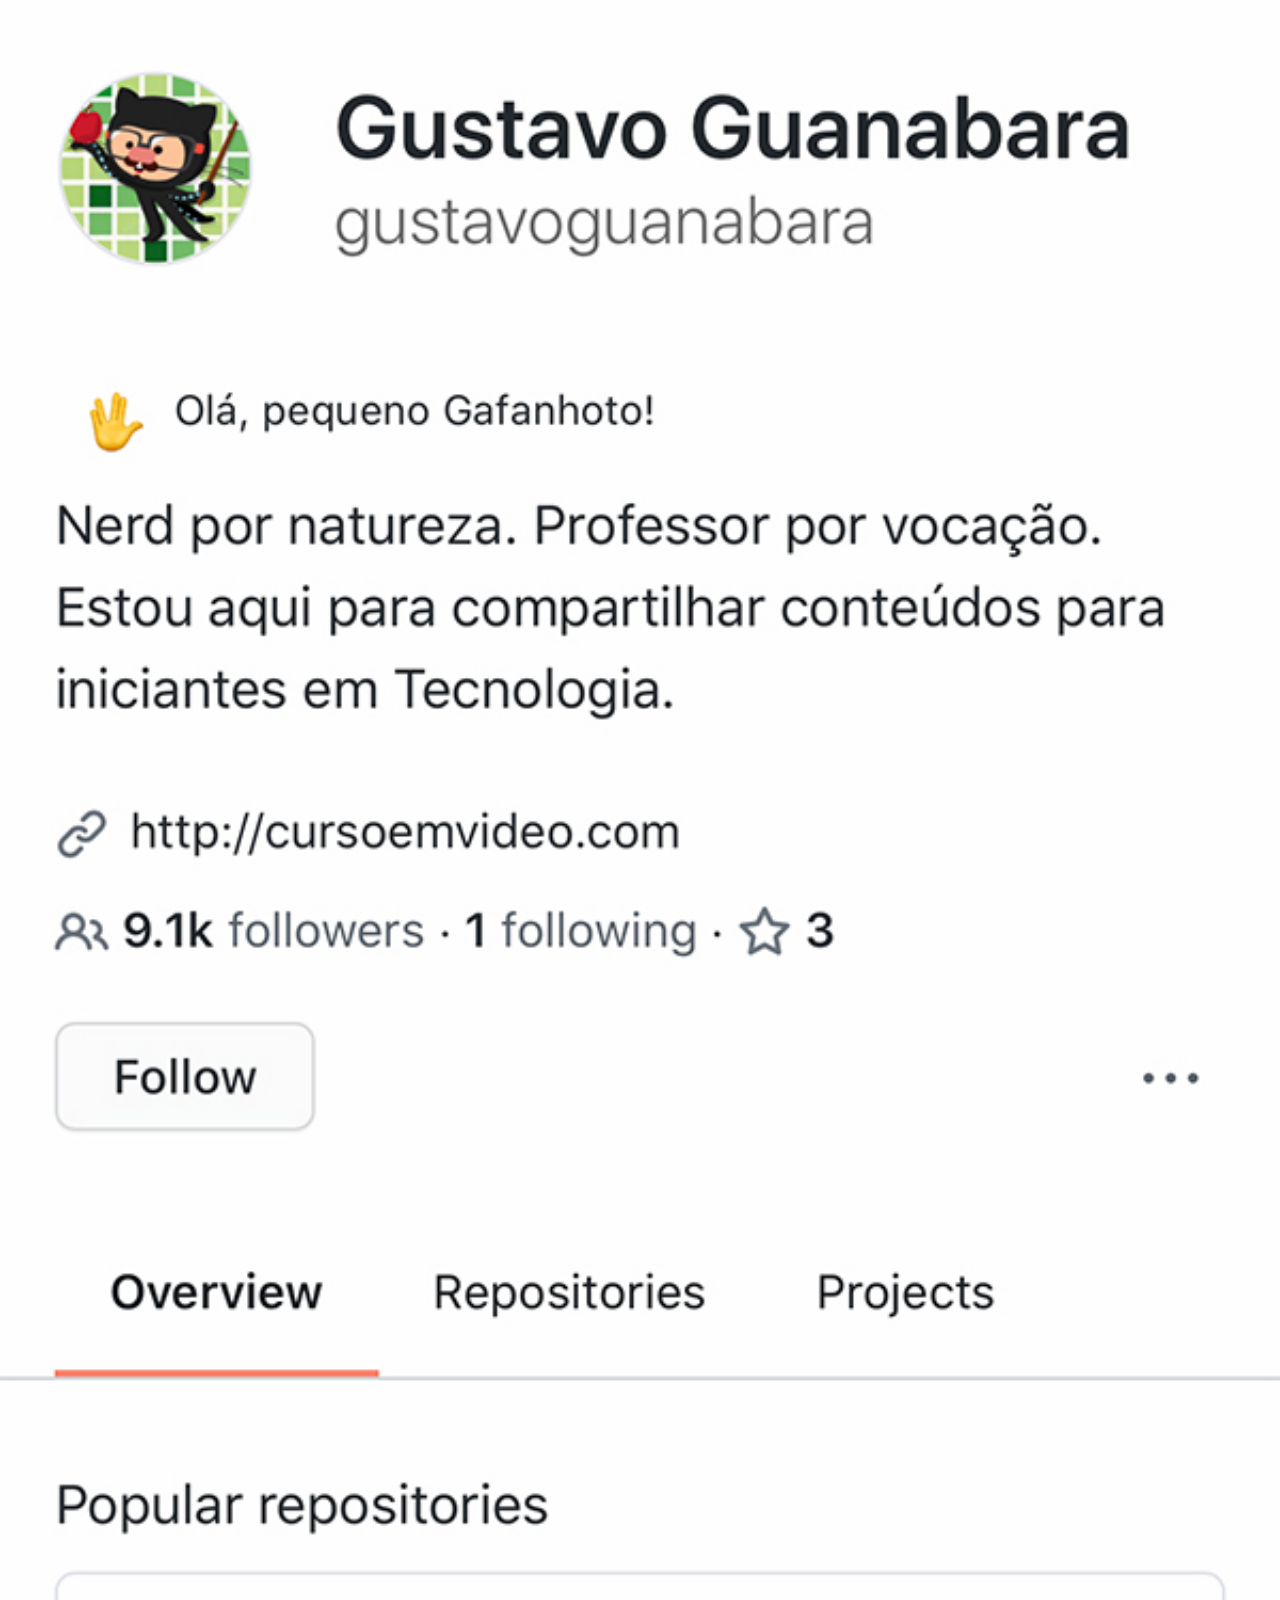
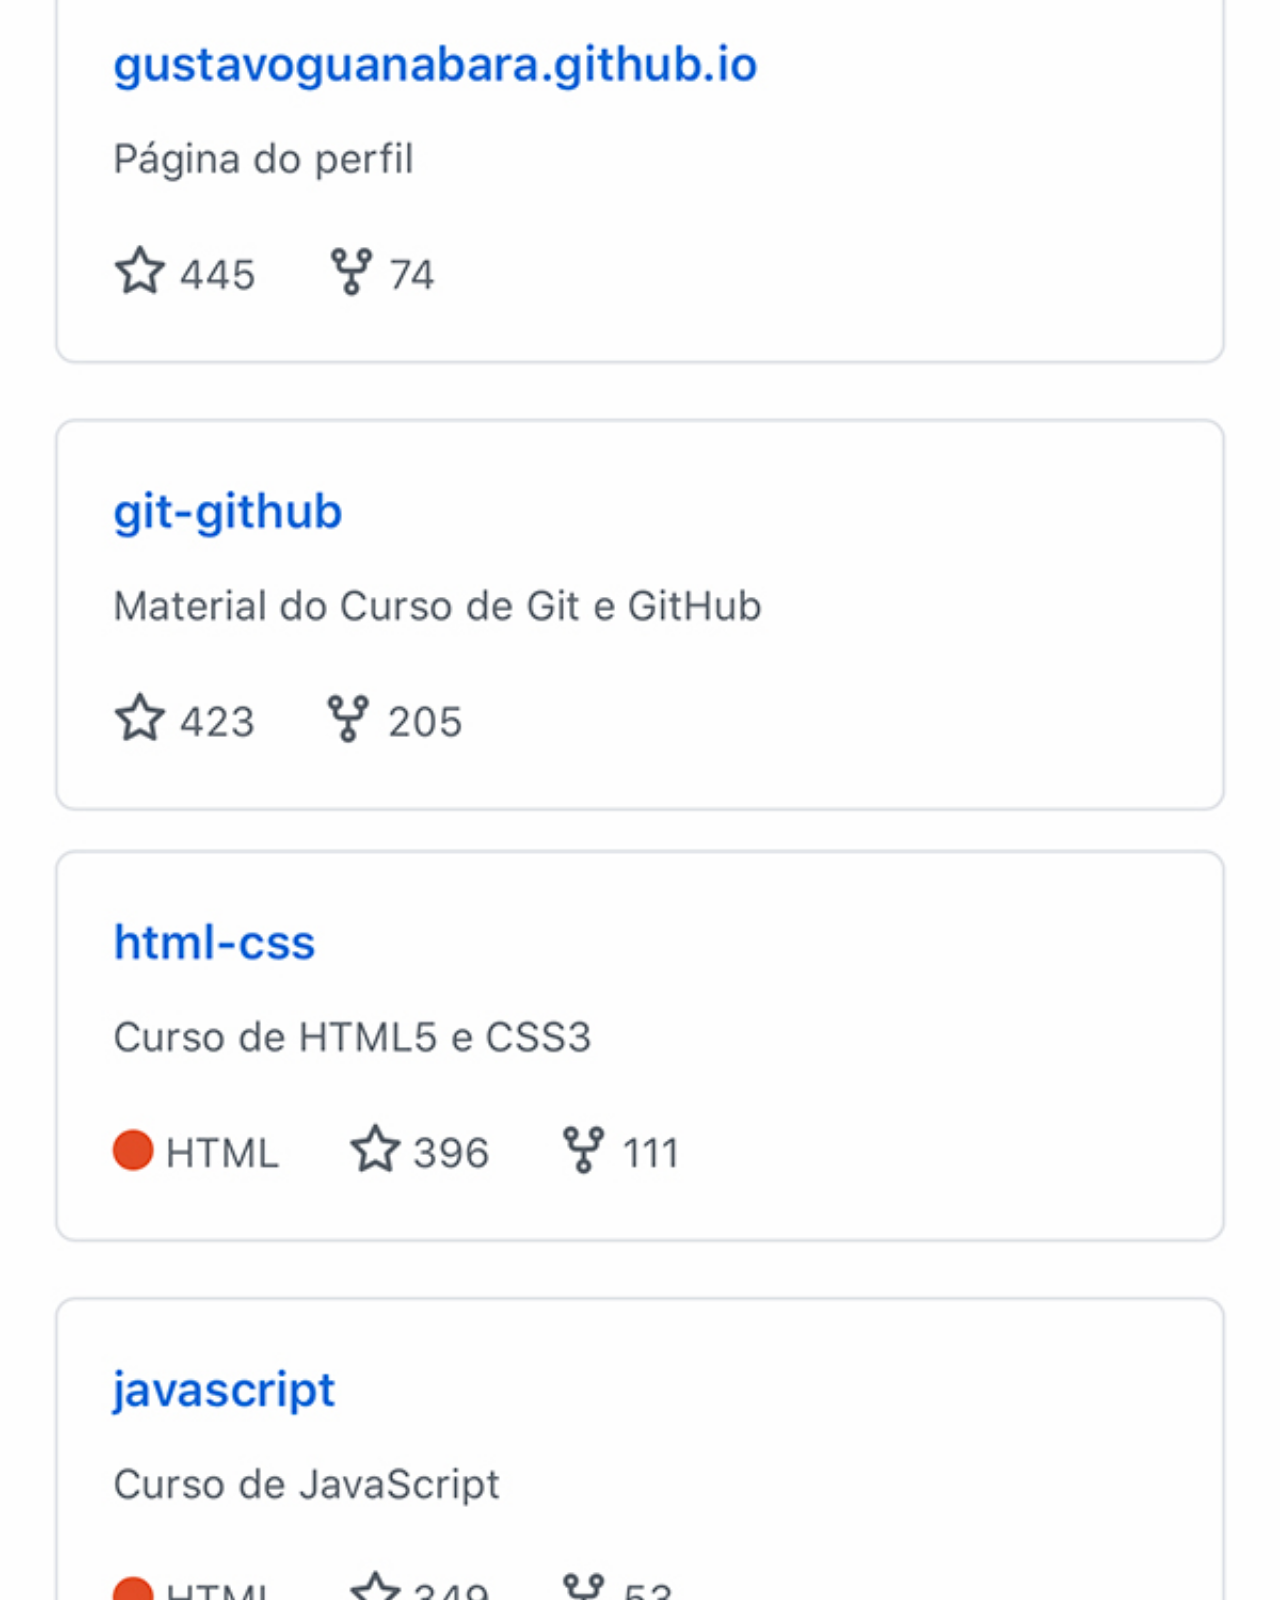
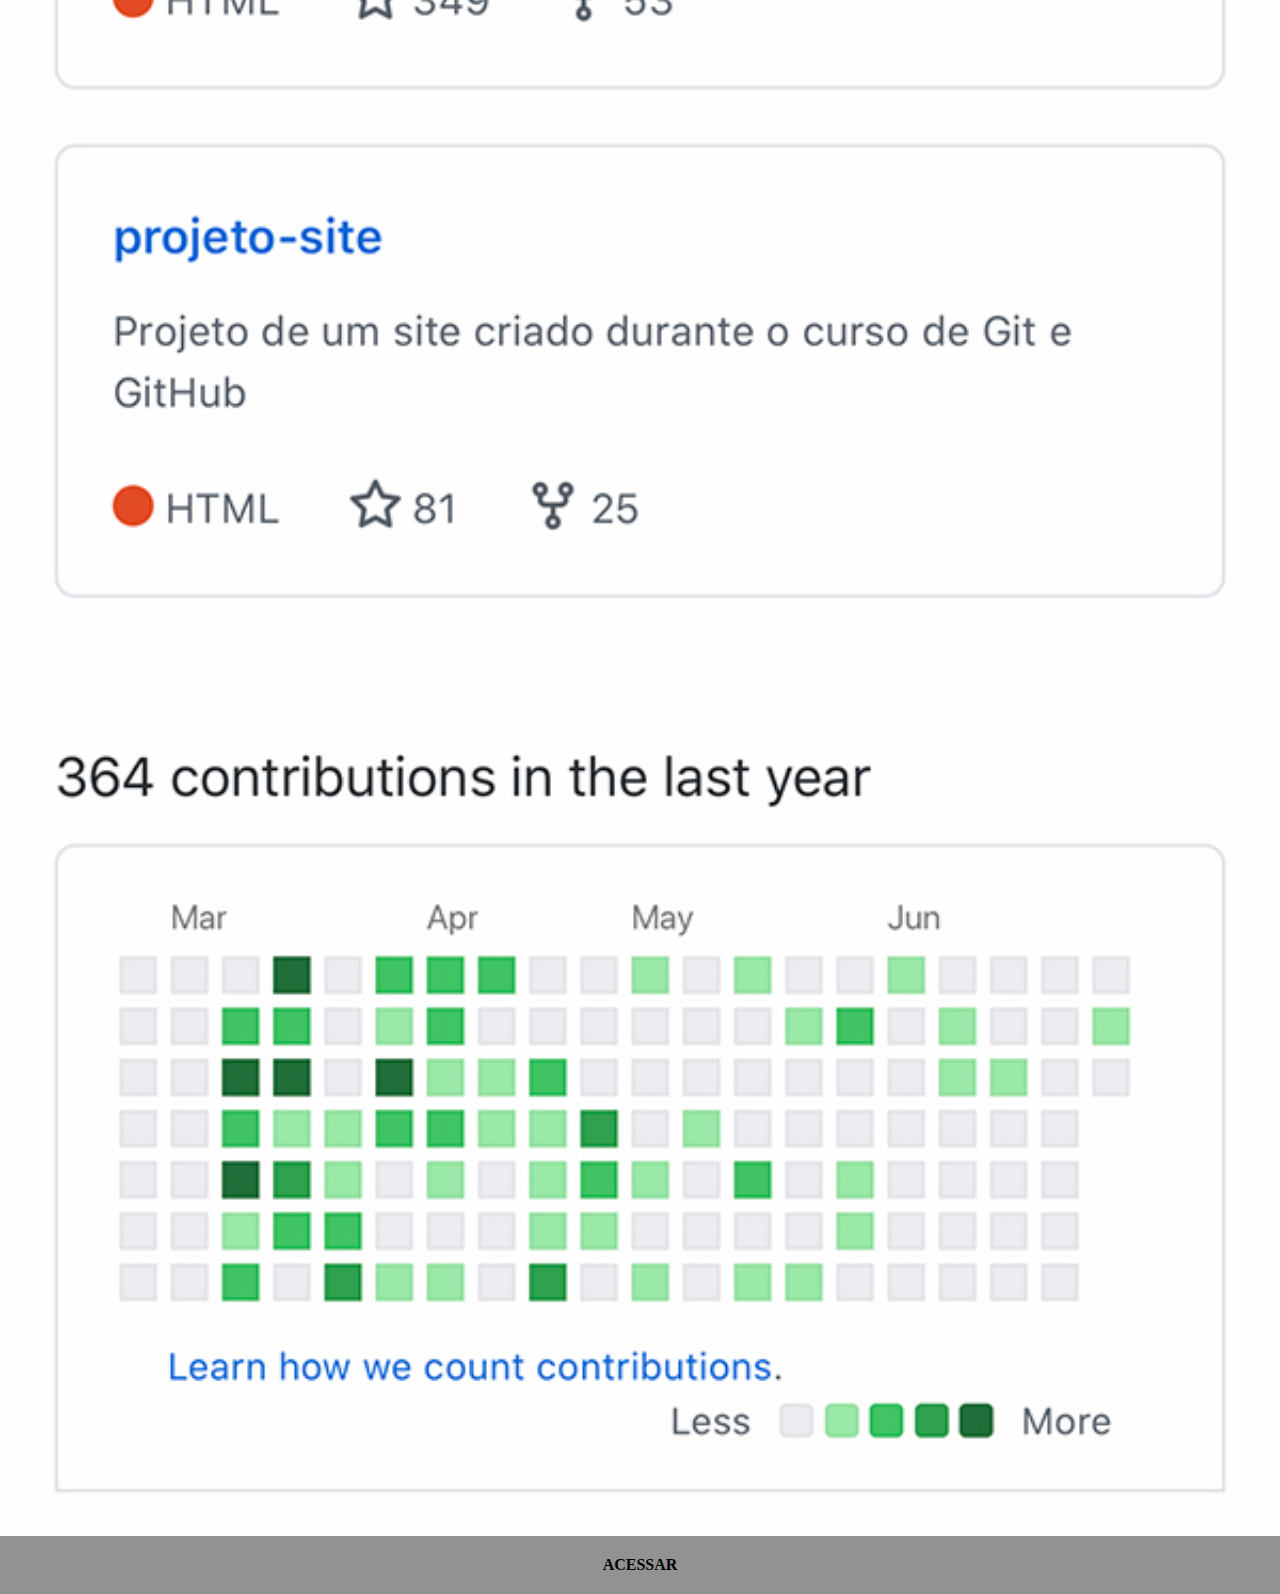
==== github.html @ d2bed0f9 "finalizando projeto, faltando pequenas alterações" ====
<!DOCTYPE html>
<html lang="pt-br">
<head>
    <meta charset="UTF-8">
    <meta name="viewport" content="width=device-width, initial-scale=1.0">
    <link rel="stylesheet" href="css/social.css">
    <title>Github</title>
</head>
<body>

    <img src="imagens/tela-github.jpg" alt="">
    <a href="https://x.com/XBoaventuraX?t=xVI6e4OLBG2Oq40g_vBQTw&s=08" target="_blank" rel="noopener">ACESSAR</a>
    
</body>
</html>
---- css/social.css ----
@charset "UTF-8";

*{
    padding: 0px;
    margin: 0px;
}

::-webkit-scrollbar{
    height: 0px;
    width: 0px;
}

img{
    width: 100vw;
}

a{
    display: block;
    background-color: rgb(146, 146, 146);
    color: black;
    padding: 20px;
    text-align: center;
    font-weight: bold;
    text-decoration: none;
}

a:hover{
    background-color: rgb(0, 31, 31);
    color: white;
    transition: all 1s;
}
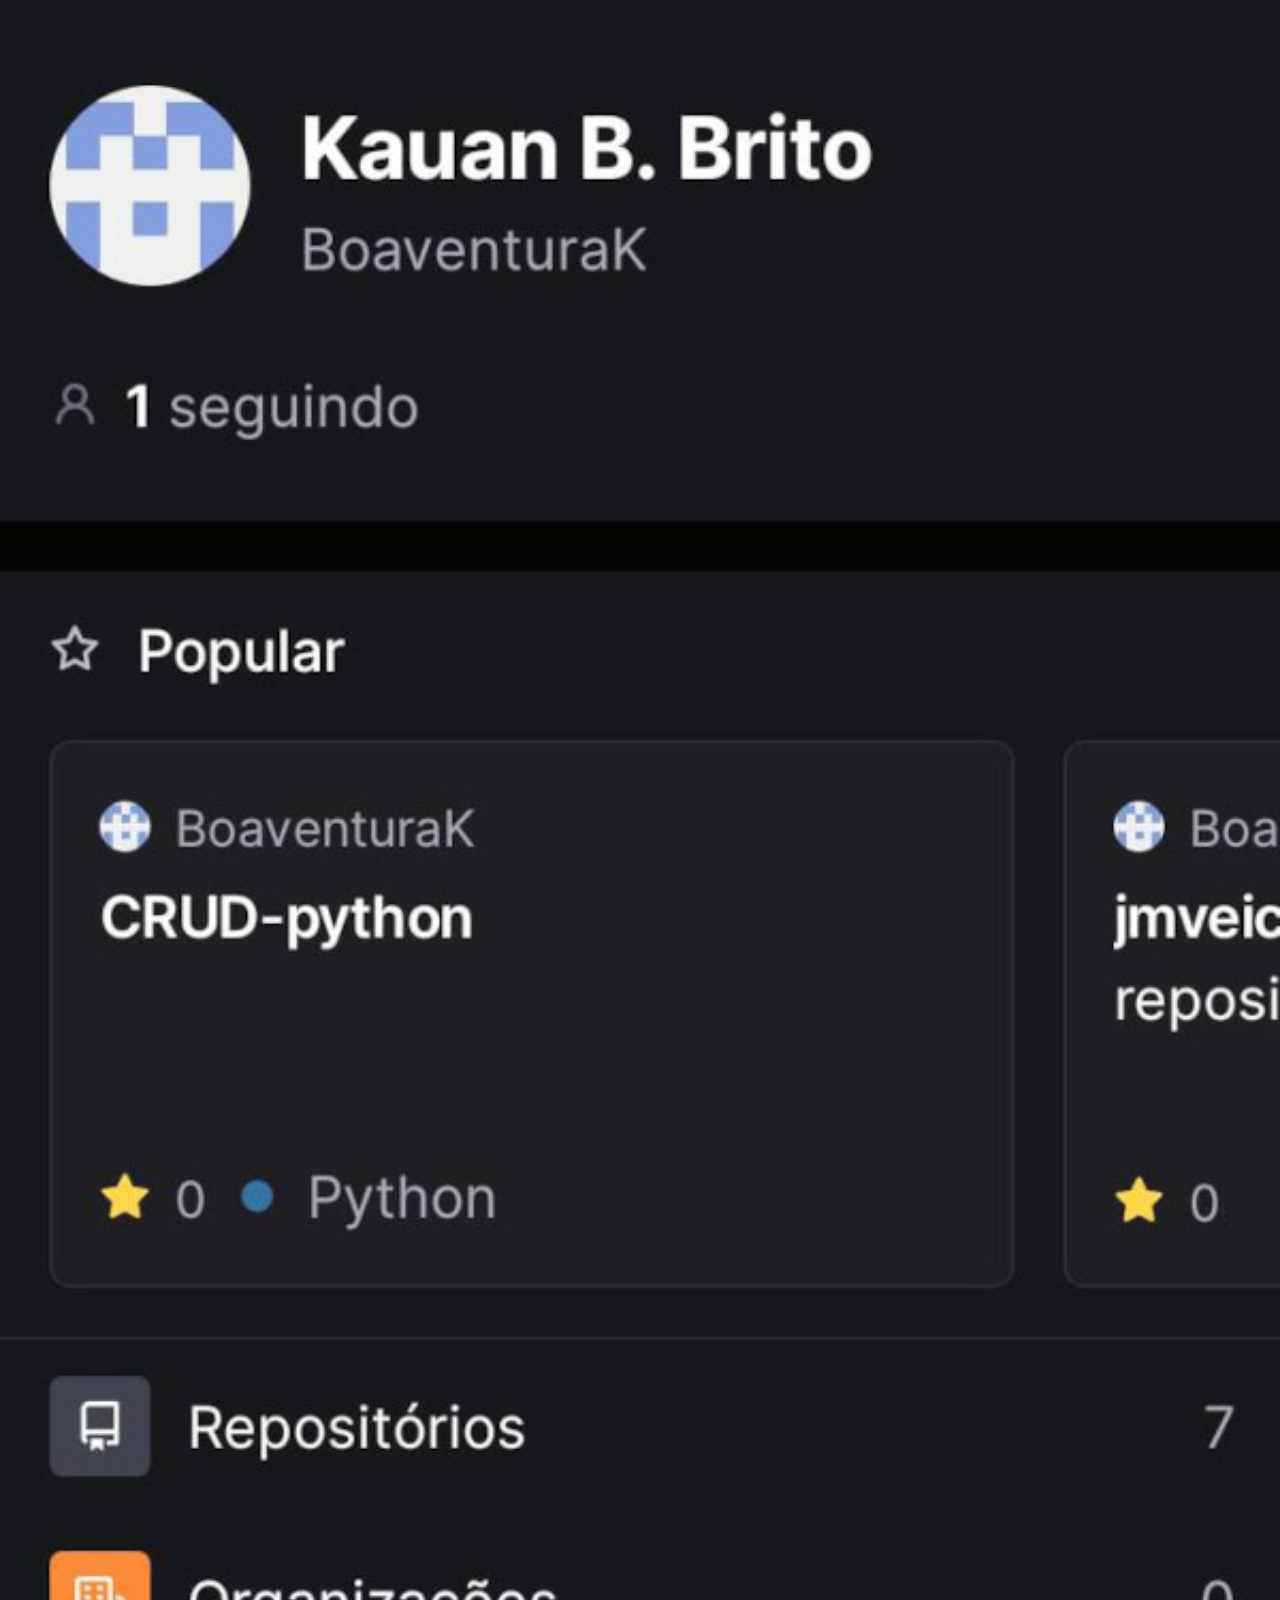
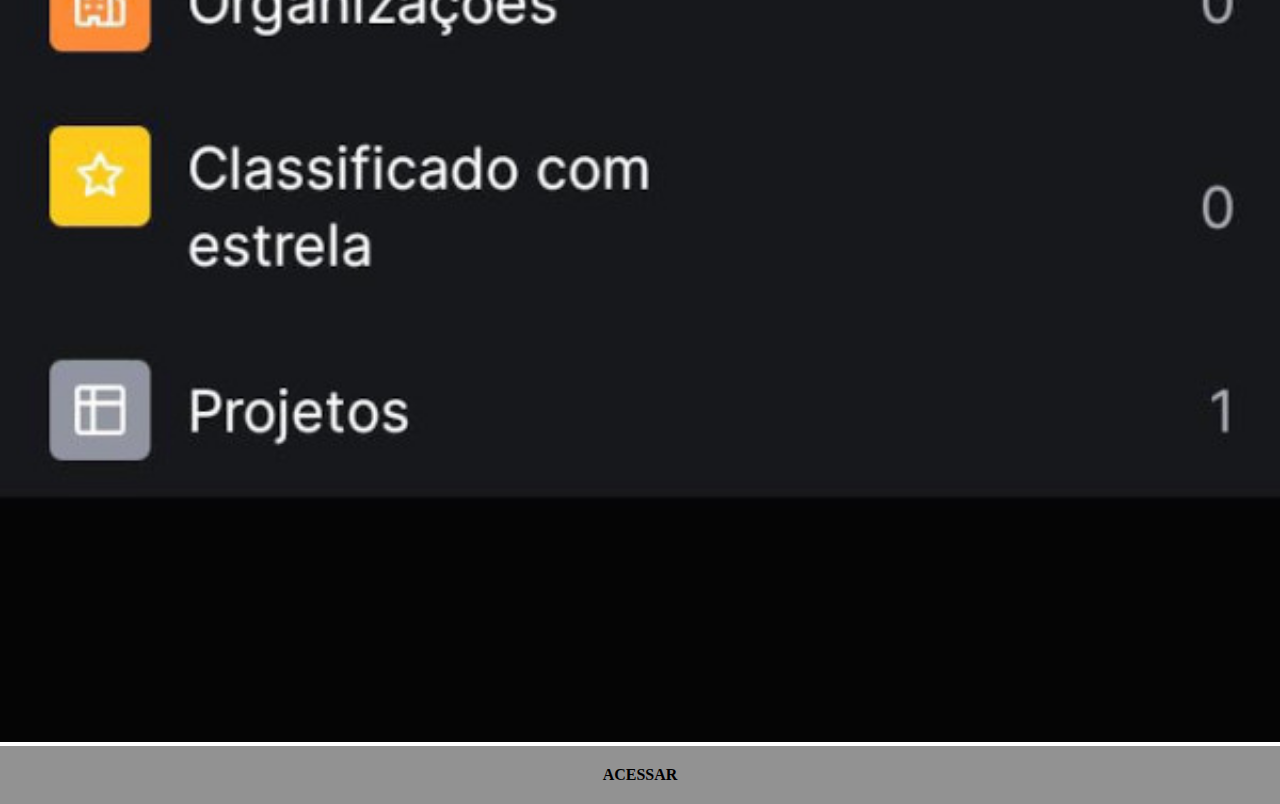
==== commit 10dd31bb: "alterações das fotos de redes sociais para as minhas redes" ====
--- a/github.html
+++ b/github.html
@@ -9,7 +9,8 @@
 <body>
 
     <img src="imagens/tela-github.jpg" alt="">
-    <a href="https://x.com/XBoaventuraX?t=xVI6e4OLBG2Oq40g_vBQTw&s=08" target="_blank" rel="noopener">ACESSAR</a>
+    <a href="https://github.com/BoaventuraK?tab=repositories" target="_blank" rel="noopener">ACESSAR</a>
+    
     
 </body>
 </html>